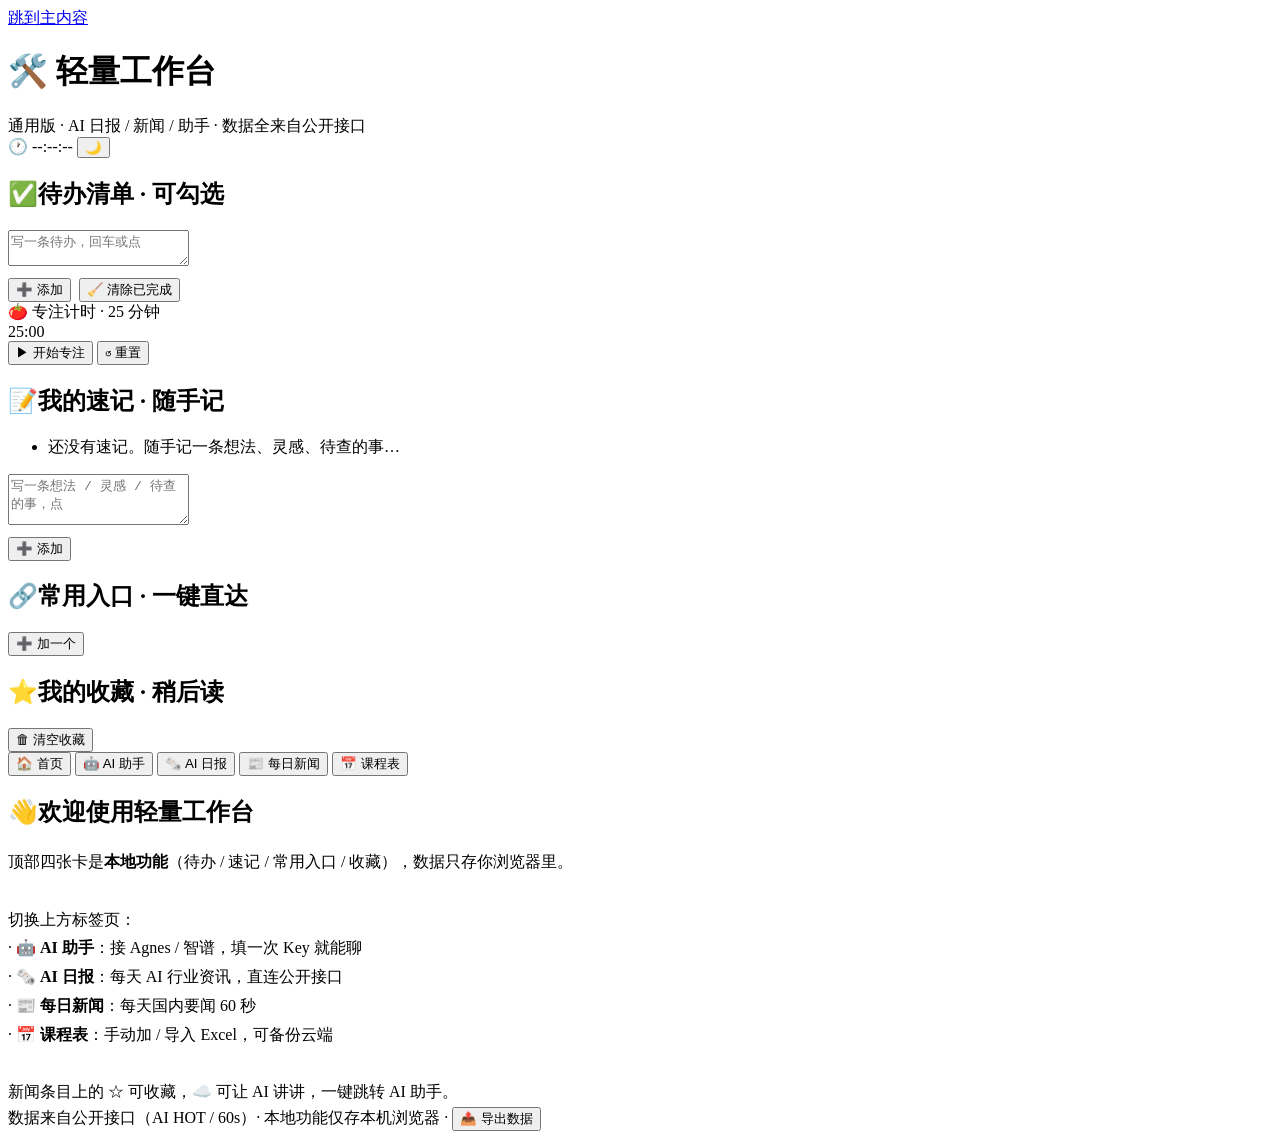
==== lite/index.html @ 754efd02 "deploy(site): lite/index.html" ====
<!doctype html>
<html lang="zh-CN">
<head>
<meta charset="UTF-8">
<meta name="viewport" content="width=device-width, initial-scale=1.0, viewport-fit=cover">
<meta name="theme-color" content="#0e0f13">
<title>轻量工作台</title>
<meta name="description" content="通用版个人工作台：AI 日报 / 每日新闻 / AI 助手 / 待办 / 速记 / 收藏 / 课程表。纯前端，不依赖任何本机服务。">
<meta property="og:title" content="轻量工作台">
<meta property="og:description" content="通用版个人工作台，聚合 AI 日报与每日新闻，含待办/速记/收藏/AI 助手。">
<meta property="og:type" content="website">
<meta property="og:locale" content="zh_CN">
<link rel="manifest" href="manifest.json">
<link rel="icon" href="icon.svg" type="image/svg+xml">
<link rel="icon" href="icon-192.png" type="image/png">
<link rel="apple-touch-icon" href="icon-192.png">
<link rel="stylesheet" href="styles.css?v=1">
</head>
<body>
<a class="skip" href="#main">跳到主内容</a>
<header class="header">
  <div>
    <h1>🛠️ 轻量工作台</h1>
    <div class="sub">通用版 · AI 日报 / 新闻 / 助手 · 数据全来自公开接口</div>
  </div>
  <div class="snap-wrap">
    <span class="clock" id="clock">🕐 --:--:--</span>
    <button class="refresh-btn" id="themeBtn" onclick="toggleTheme()" title="切换深色 / 浅色">🌙</button>
  </div>
</header>
<main class="container" id="main">
  <div class="bento">
  <section class="card todos-card">
    <h2><span class="ic">✅</span>待办清单 · 可勾选</h2>
    <div class="todo-prog" id="todoProg"></div>
    <ul class="todos" id="todosList"></ul>
    <textarea id="todoInput" rows="2" placeholder="写一条待办，回车或点"添加"（仅存本机，勾上即完成）"></textarea>
    <div style="margin-top:8px;display:flex;gap:8px;align-items:center">
      <button class="btn-sm" onclick="addTodo()">➕ 添加</button>
      <button class="btn-sm" onclick="clearDone()">🧹 清除已完成</button>
      <span id="todosHint" class="empty"></span>
    </div>
    <div class="pomo">
      <div class="pomo-h">🍅 专注计时 · 25 分钟</div>
      <div class="pomo-row">
        <span class="pomo-t" id="pomoT">25:00</span>
        <div class="pomo-bar-wrap"><div class="pomo-bar" id="pomoBar"></div></div>
        <button class="btn-sm" id="pomoBtn" onclick="pomoToggle()">▶ 开始专注</button>
        <button class="btn-sm" onclick="pomoReset()">↺ 重置</button>
        <span id="pomoHint" class="empty"></span>
      </div>
    </div>
  </section>
  <section class="card notes-card">
    <h2><span class="ic">📝</span>我的速记 · 随手记</h2>
    <ul class="notes" id="notesList"></ul>
    <textarea id="noteInput" rows="3" placeholder="写一条想法 / 灵感 / 待查的事，点"添加"保存（仅存本机）"></textarea>
    <div style="margin-top:8px;display:flex;gap:8px;align-items:center">
      <button class="btn-sm" onclick="addNote()">➕ 添加</button>
      <span class="empty" id="notesHint"></span>
    </div>
  </section>
  <section class="card links-card">
    <h2><span class="ic">🔗</span>常用入口 · 一键直达</h2>
    <div class="links-grid" id="linksGrid"></div>
    <div style="margin-top:10px;display:flex;gap:8px;align-items:center;flex-wrap:wrap">
      <button class="btn-sm" onclick="addLink()">➕ 加一个</button>
      <span id="linksHint" class="empty"></span>
    </div>
  </section>
  <section class="card fav-card">
    <h2><span class="ic">⭐</span>我的收藏 · 稍后读</h2>
    <ul class="fav-list" id="favsList"></ul>
    <div style="margin-top:8px;display:flex;gap:8px;align-items:center">
      <button class="btn-sm" onclick="clearFavs()">🗑 清空收藏</button>
      <span id="favsHint" class="empty"></span>
    </div>
  </section>
  </div>
  <nav class="tabs">
    <button class="tab active" data-tab="cap" onclick="switchTab('cap')">🏠 首页</button>
    <button class="tab" data-tab="ai" onclick="switchTab('ai')">🤖 AI 助手</button>
    <button class="tab" data-tab="news" onclick="switchTab('news')">🗞️ AI 日报</button>
    <button class="tab" data-tab="dnews" onclick="switchTab('dnews')">📰 每日新闻</button>
    <button class="tab" data-tab="schedule" onclick="switchTab('schedule')">📅 课程表</button>
  </nav>
  <section class="tabpane active" id="pane-cap">
    <div class="wrap"><div class="col" id="col-cap">
      <div class="card"><h2><span class="ic">👋</span>欢迎使用轻量工作台</h2>
      <div class="empty" style="line-height:1.8">
        顶部四张卡是<b>本地功能</b>（待办 / 速记 / 常用入口 / 收藏），数据只存你浏览器里。<br><br>
        切换上方标签页：<br>
        · 🤖 <b>AI 助手</b>：接 Agnes / 智谱，填一次 Key 就能聊<br>
        · 🗞️ <b>AI 日报</b>：每天 AI 行业资讯，直连公开接口<br>
        · 📰 <b>每日新闻</b>：每天国内要闻 60 秒<br>
        · 📅 <b>课程表</b>：手动加 / 导入 Excel，可备份云端<br><br>
        新闻条目上的 ☆ 可收藏，☁️ 可让 AI 讲讲，一键跳转 AI 助手。
      </div></div>
    </div></div>
  </section>
  <section class="tabpane" id="pane-ai">
    <div class="wrap"><div class="col" id="col-ai"></div></div>
  </section>
  <section class="tabpane" id="pane-news">
    <div class="wrap"><div class="col" id="col-news"></div></div>
  </section>
  <section class="tabpane" id="pane-dnews">
    <div class="wrap"><div class="col" id="col-dnews"></div></div>
  </section>
  <section class="tabpane" id="pane-schedule">
    <div class="wrap"><div class="col" id="col-schedule"></div></div>
  </section>
</main>
<div class="foot">数据来自公开接口（AI HOT / 60s）· 本地功能仅存本机浏览器 · <button class="btn-sm" onclick="exportAll()" title="把待办/速记/收藏/入口导出为 Markdown">📤 导出数据</button></div>
<script src="schedule.js?v=1"></script>
<script src="app.js?v=1"></script>
</body>
</html>
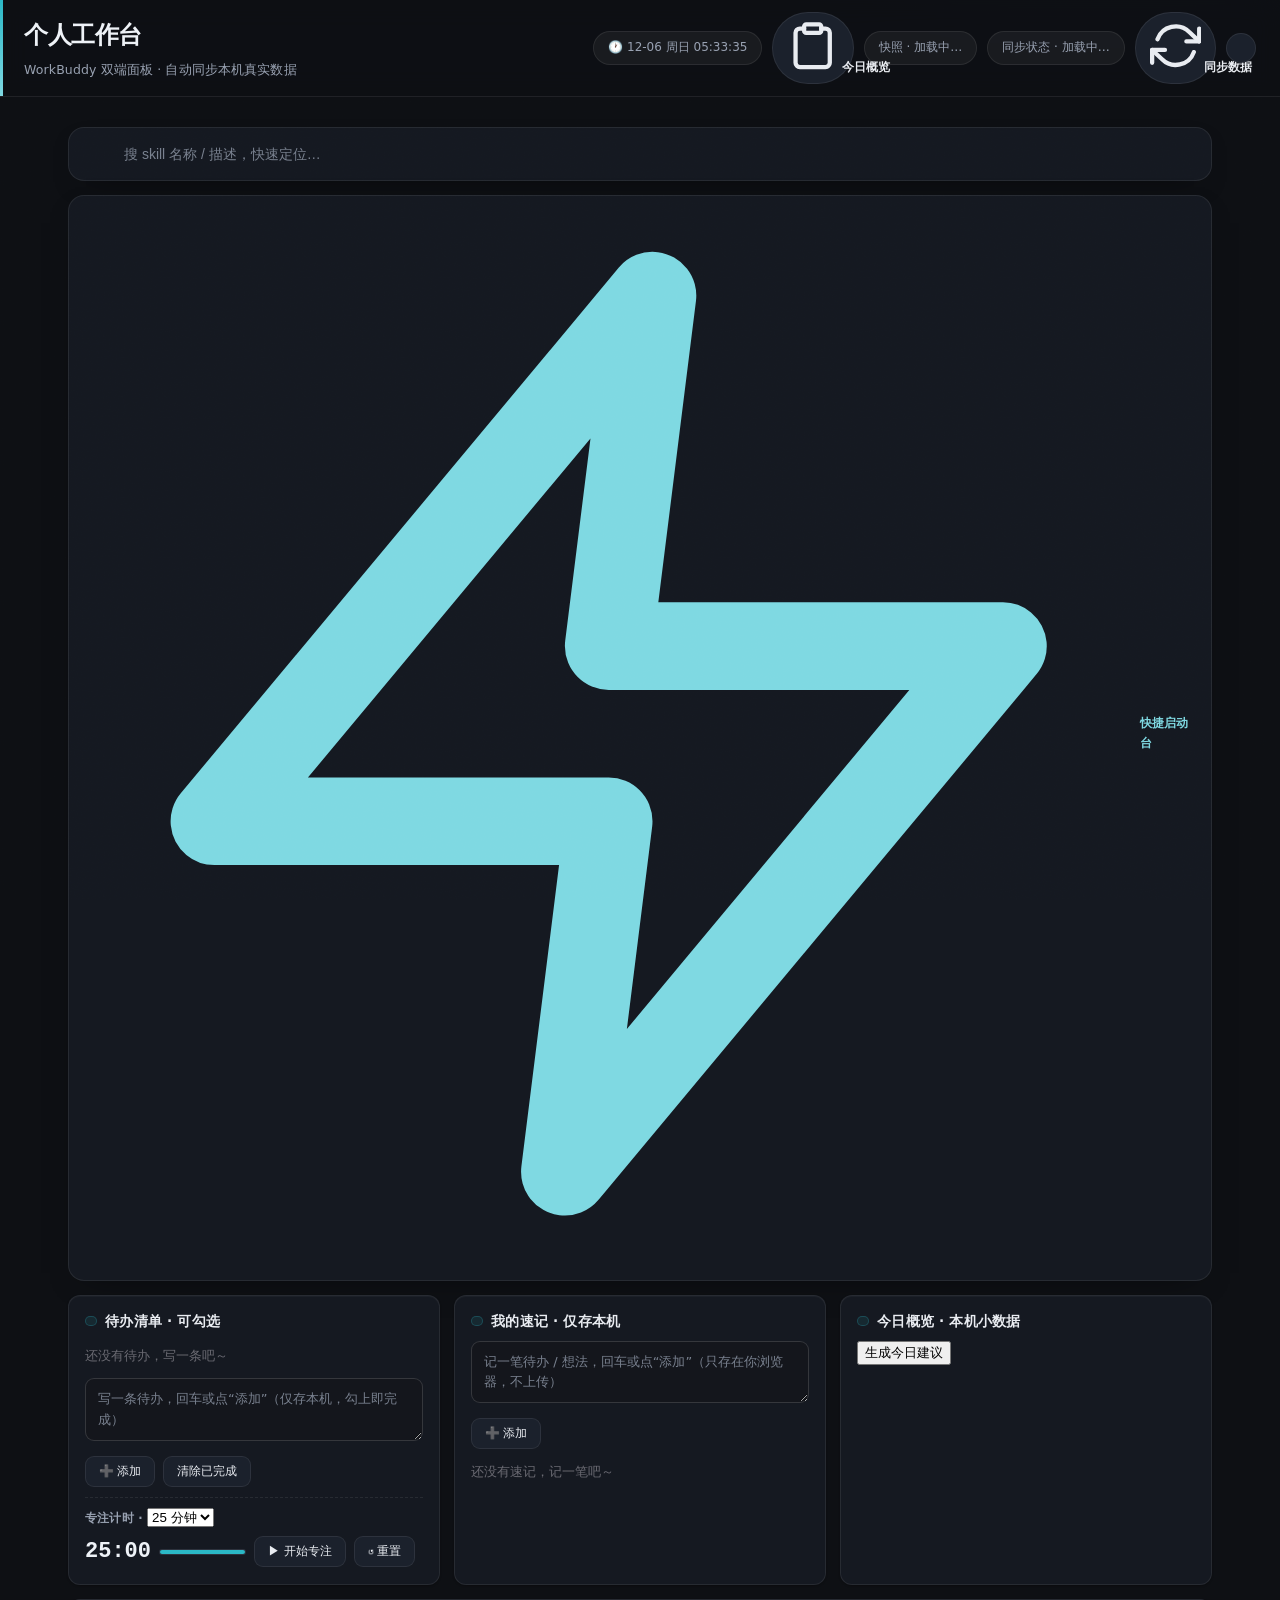
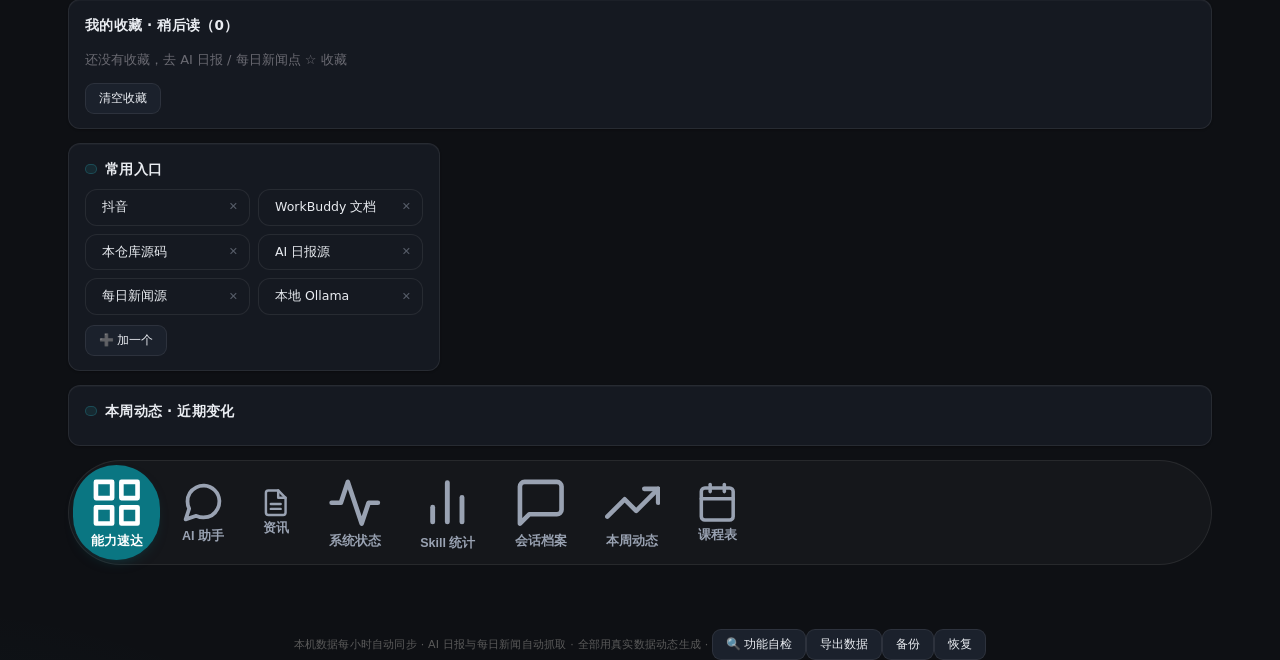
==== commit b1641bbc: "deploy(site): lite/index.html" ====
--- a/lite/index.html
+++ b/lite/index.html
@@ -1,47 +1,70 @@
-<!doctype html>
+﻿<!doctype html>
 <html lang="zh-CN">
 <head>
 <meta charset="UTF-8">
 <meta name="viewport" content="width=device-width, initial-scale=1.0, viewport-fit=cover">
 <meta name="theme-color" content="#0e0f13">
-<title>轻量工作台</title>
-<meta name="description" content="通用版个人工作台：AI 日报 / 每日新闻 / AI 助手 / 待办 / 速记 / 收藏 / 课程表。纯前端，不依赖任何本机服务。">
-<meta property="og:title" content="轻量工作台">
-<meta property="og:description" content="通用版个人工作台，聚合 AI 日报与每日新闻，含待办/速记/收藏/AI 助手。">
+<title>个人工作台</title>
+<meta name="description" content="WorkBuddy 双端个人操作面板：实时同步本机 skills / 模型 / 自动化 / 知识库真实数据，聚合 AI 日报与每日新闻，含速记、课程表与功能自检。">
+<meta property="og:title" content="个人工作台">
+<meta property="og:description" content="WorkBuddy 双端面板，自动同步本机真实数据，聚合 AI 日报与每日新闻。">
 <meta property="og:type" content="website">
 <meta property="og:locale" content="zh_CN">
 <link rel="manifest" href="manifest.json">
 <link rel="icon" href="icon.svg" type="image/svg+xml">
 <link rel="icon" href="icon-192.png" type="image/png">
 <link rel="apple-touch-icon" href="icon-192.png">
-<link rel="stylesheet" href="styles.css?v=1">
+<link rel="stylesheet" href="styles.css?v=67">
 </head>
 <body>
 <a class="skip" href="#main">跳到主内容</a>
 <header class="header">
   <div>
-    <h1>🛠️ 轻量工作台</h1>
-    <div class="sub">通用版 · AI 日报 / 新闻 / 助手 · 数据全来自公开接口</div>
+    <h1>个人工作台</h1>
+    <div class="sub">WorkBuddy 双端面板 · 自动同步本机真实数据</div>
   </div>
   <div class="snap-wrap">
     <span class="clock" id="clock">🕐 --:--:--</span>
-    <button class="refresh-btn" id="themeBtn" onclick="toggleTheme()" title="切换深色 / 浅色">🌙</button>
+    <button class="refresh-btn" id="todayBtn" onclick="copyToday()" title="把今天的 KPI / 头条 / 引导整理成一段文字复制，发给 AI 要今日建议"><svg class="ic-svg" viewBox="0 0 24 24" fill="none" stroke="currentColor" stroke-width="2" stroke-linecap="round" stroke-linejoin="round" aria-hidden="true"><path d="M16 4h2a2 2 0 0 1 2 2v14a2 2 0 0 1-2 2H6a2 2 0 0 1-2-2V6a2 2 0 0 1 2-2h2"/><rect x="8" y="2" width="8" height="4" rx="1" ry="1"/></svg> 今日概览</button>
+    <div class="snap" id="snap">快照 · 加载中…</div>
+    <div class="sync-status" id="syncStatus">同步状态 · 加载中…</div>
+    <button class="refresh-btn" id="refreshBtn" onclick="refreshData()" title="触发云端同步：让 GitHub Actions 拉取本机最新数据并重新部署网页。需先在网页设置里填好 Token；只同步数据，不清除本地内容"><svg class="ic-svg" viewBox="0 0 24 24" fill="none" stroke="currentColor" stroke-width="2" stroke-linecap="round" stroke-linejoin="round" aria-hidden="true"><polyline points="23 4 23 10 17 10"/><polyline points="1 20 1 14 7 14"/><path d="M3.51 9a9 9 0 0 1 14.85-3.36L23 10M1 14l4.64 4.36A9 9 0 0 0 20.49 15"/></svg> 同步数据</button>
+    <button class="refresh-btn" id="installBtn" onclick="promptInstall()" style="display:none" title="把工作台安装成 App（可离线、像原生应用一样打开）"><svg class="ic-svg" viewBox="0 0 24 24" fill="none" stroke="currentColor" stroke-width="2" stroke-linecap="round" stroke-linejoin="round" aria-hidden="true"><path d="M21 15v4a2 2 0 0 1-2 2H5a2 2 0 0 1-2-2v-4"/><polyline points="7 10 12 15 17 10"/><line x1="12" y1="15" x2="12" y2="3"/></svg> 安装 App</button>
+    <button class="refresh-btn" id="themeBtn" onclick="toggleTheme()" title="切换主题（深色 / 浅色 / 跟随系统）"><svg class="ic-svg" viewBox="0 0 24 24" fill="none" stroke="currentColor" stroke-width="2" stroke-linecap="round" stroke-linejoin="round" aria-hidden="true"><path d="M21 12.79A9 9 0 1 1 11.21 3 7 7 0 0 0 21 12.79z"/></svg></button>
   </div>
 </header>
+<div class="selfcheck" id="selfCheckResult"></div>
 <main class="container" id="main">
+  <section class="kpis" id="kpis"></section>
+  <div class="searchbar">
+  <span class="si"><svg class="ic-svg" viewBox="0 0 24 24" fill="none" stroke="currentColor" stroke-width="2" stroke-linecap="round" stroke-linejoin="round" aria-hidden="true"><circle cx="11" cy="11" r="8"/><line x1="21" y1="21" x2="16.65" y2="16.65"/></svg></span>
+  <input id="q" placeholder="搜 skill 名称 / 描述，快速定位…" oninput="filt()">
+</div>
+  <section class="quickbar">
+    <div class="qb-title"><svg class="ic-svg" viewBox="0 0 24 24" fill="none" stroke="currentColor" stroke-width="2" stroke-linecap="round" stroke-linejoin="round" aria-hidden="true"><polygon points="13 2 3 14 12 14 11 22 21 10 12 10 13 2"/></svg> 快捷启动台</div>
+    <div class="qb-grid" id="quickbar"></div>
+  </section>
+  <section class="overview" id="overview"></section>
   <div class="bento">
   <section class="card todos-card">
-    <h2><span class="ic">✅</span>待办清单 · 可勾选</h2>
+    <h2><span class="ic"><svg class="ic-svg" viewBox="0 0 24 24" fill="none" stroke="currentColor" stroke-width="2" stroke-linecap="round" stroke-linejoin="round" aria-hidden="true"><polyline points="9 11 12 14 22 4"/><path d="M21 12v7a2 2 0 0 1-2 2H5a2 2 0 0 1-2-2V5a2 2 0 0 1 2-2h11"/></svg></span>待办清单 · 可勾选</h2>
     <div class="todo-prog" id="todoProg"></div>
     <ul class="todos" id="todosList"></ul>
-    <textarea id="todoInput" rows="2" placeholder="写一条待办，回车或点"添加"（仅存本机，勾上即完成）"></textarea>
+    <textarea id="todoInput" rows="2" placeholder="写一条待办，回车或点“添加”（仅存本机，勾上即完成）"></textarea>
     <div style="margin-top:8px;display:flex;gap:8px;align-items:center">
       <button class="btn-sm" onclick="addTodo()">➕ 添加</button>
-      <button class="btn-sm" onclick="clearDone()">🧹 清除已完成</button>
+      <button class="btn-sm" onclick="clearDone()">清除已完成</button>
       <span id="todosHint" class="empty"></span>
     </div>
     <div class="pomo">
-      <div class="pomo-h">🍅 专注计时 · 25 分钟</div>
+      <div class="pomo-h">专注计时 ·
+        <select id="pomoLen" class="pomo-sel" onchange="pomoSetLen(this.value)" title="选择专注时长">
+          <option value="5">5 分钟</option>
+          <option value="15">15 分钟</option>
+          <option value="25" selected>25 分钟</option>
+          <option value="45">45 分钟</option>
+        </select>
+      </div>
       <div class="pomo-row">
         <span class="pomo-t" id="pomoT">25:00</span>
         <div class="pomo-bar-wrap"><div class="pomo-bar" id="pomoBar"></div></div>
@@ -52,67 +75,83 @@
     </div>
   </section>
   <section class="card notes-card">
-    <h2><span class="ic">📝</span>我的速记 · 随手记</h2>
-    <ul class="notes" id="notesList"></ul>
-    <textarea id="noteInput" rows="3" placeholder="写一条想法 / 灵感 / 待查的事，点"添加"保存（仅存本机）"></textarea>
+    <h2><span class="ic"><svg class="ic-svg" viewBox="0 0 24 24" fill="none" stroke="currentColor" stroke-width="2" stroke-linecap="round" stroke-linejoin="round" aria-hidden="true"><path d="M17 3a2.828 2.828 0 1 1 4 4L7.5 20.5 2 22l1.5-5.5L17 3z"/></svg></span>我的速记 · 仅存本机</h2>
+    <textarea id="noteInput" rows="2" placeholder="记一笔待办 / 想法，回车或点“添加”（只存在你浏览器，不上传）"></textarea>
     <div style="margin-top:8px;display:flex;gap:8px;align-items:center">
       <button class="btn-sm" onclick="addNote()">➕ 添加</button>
-      <span class="empty" id="notesHint"></span>
+      <span id="notesHint" class="empty"></span>
+    </div>
+    <ul class="notes" id="notesList"></ul>
+  </section>
+  <section class="card ov-card">
+    <h2><span class="ic"><svg class="ic-svg" viewBox="0 0 24 24" fill="none" stroke="currentColor" stroke-width="2" stroke-linecap="round" stroke-linejoin="round" aria-hidden="true"><line x1="12" y1="20" x2="12" y2="10"/><line x1="18" y1="20" x2="18" y2="4"/><line x1="6" y1="20" x2="6" y2="16"/></svg></span>今日概览 · 本机小数据</h2>
+    <div class="ov-res" id="ovStats"></div>
+    <button class="mini-btn" onclick="inspireToday()">生成今日建议</button>
+  </section>
+  <section class="card fav-card">
+    <h2><span class="ic"><svg class="ic-svg" viewBox="0 0 24 24" fill="none" stroke="currentColor" stroke-width="2" stroke-linecap="round" stroke-linejoin="round" aria-hidden="true"><polygon points="12 2 15.09 8.26 22 9.27 17 14.14 18.18 21.02 12 17.77 5.82 21.02 7 14.14 2 9.27 8.91 8.26 12 2"/></svg></span>我的收藏 · 稍后读</h2>
+    <ul class="fav-list" id="favList"></ul>
+    <div style="margin-top:8px;display:flex;gap:8px;align-items:center">
+      <button class="btn-sm" onclick="clearFavs()">清空收藏</button>
+      <span id="favsHint" class="empty"></span>
     </div>
   </section>
   <section class="card links-card">
-    <h2><span class="ic">🔗</span>常用入口 · 一键直达</h2>
+    <h2><span class="ic"><svg class="ic-svg" viewBox="0 0 24 24" fill="none" stroke="currentColor" stroke-width="2" stroke-linecap="round" stroke-linejoin="round" aria-hidden="true"><path d="M10 13a5 5 0 0 0 7.54.54l3-3a5 5 0 0 0-7.07-7.07l-1.72 1.71"/><path d="M14 11a5 5 0 0 0-7.54-.54l-3 3a5 5 0 0 0 7.07 7.07l1.71-1.71"/></svg></span>常用入口</h2>
     <div class="links-grid" id="linksGrid"></div>
     <div style="margin-top:10px;display:flex;gap:8px;align-items:center;flex-wrap:wrap">
       <button class="btn-sm" onclick="addLink()">➕ 加一个</button>
       <span id="linksHint" class="empty"></span>
     </div>
   </section>
-  <section class="card fav-card">
-    <h2><span class="ic">⭐</span>我的收藏 · 稍后读</h2>
-    <ul class="fav-list" id="favsList"></ul>
-    <div style="margin-top:8px;display:flex;gap:8px;align-items:center">
-      <button class="btn-sm" onclick="clearFavs()">🗑 清空收藏</button>
-      <span id="favsHint" class="empty"></span>
-    </div>
+  <section class="card wk-card">
+    <h2><span class="ic"><svg class="ic-svg" viewBox="0 0 24 24" fill="none" stroke="currentColor" stroke-width="2" stroke-linecap="round" stroke-linejoin="round" aria-hidden="true"><polyline points="23 6 13.5 15.5 8.5 10.5 1 18"/><polyline points="17 6 23 6 23 12"/></svg></span>本周动态 · 近期变化</h2>
+    <ul class="wk-list" id="wkList"></ul>
   </section>
   </div>
   <nav class="tabs">
-    <button class="tab active" data-tab="cap" onclick="switchTab('cap')">🏠 首页</button>
-    <button class="tab" data-tab="ai" onclick="switchTab('ai')">🤖 AI 助手</button>
-    <button class="tab" data-tab="news" onclick="switchTab('news')">🗞️ AI 日报</button>
-    <button class="tab" data-tab="dnews" onclick="switchTab('dnews')">📰 每日新闻</button>
-    <button class="tab" data-tab="schedule" onclick="switchTab('schedule')">📅 课程表</button>
+    <button class="tab active" data-tab="cap" onclick="switchTab('cap')"><svg class="ic-svg" viewBox="0 0 24 24" fill="none" stroke="currentColor" stroke-width="2" stroke-linecap="round" stroke-linejoin="round" aria-hidden="true"><rect x="3" y="3" width="7" height="7"/><rect x="14" y="3" width="7" height="7"/><rect x="14" y="14" width="7" height="7"/><rect x="3" y="14" width="7" height="7"/></svg> 能力速达</button>
+    <button class="tab" data-tab="ai" onclick="switchTab('ai')"><svg class="ic-svg" viewBox="0 0 24 24" fill="none" stroke="currentColor" stroke-width="2" stroke-linecap="round" stroke-linejoin="round" aria-hidden="true"><path d="M21 11.5a8.38 8.38 0 0 1-.9 3.8 8.5 8.5 0 0 1-7.6 4.7 8.38 8.38 0 0 1-3.8-.9L3 21l1.9-5.7a8.38 8.38 0 0 1-.9-3.8 8.5 8.5 0 0 1 4.7-7.6 8.38 8.38 0 0 1 3.8-.9h.5a8.48 8.48 0 0 1 8 8v.5z"/></svg> AI 助手</button>
+    <button class="tab" data-tab="info" onclick="switchTab('info')"><svg class="ic-svg" viewBox="0 0 24 24" fill="none" stroke="currentColor" stroke-width="2" stroke-linecap="round" stroke-linejoin="round" aria-hidden="true"><path d="M14 2H6a2 2 0 0 0-2 2v16a2 2 0 0 0 2 2h12a2 2 0 0 0 2-2V8z"/><polyline points="14 2 14 8 20 8"/><line x1="16" y1="13" x2="8" y2="13"/><line x1="16" y1="17" x2="8" y2="17"/></svg> 资讯<span class="tab-dot" id="infoDot"></span></button>
+    <button class="tab" data-tab="ov" onclick="switchTab('ov')"><svg class="ic-svg" viewBox="0 0 24 24" fill="none" stroke="currentColor" stroke-width="2" stroke-linecap="round" stroke-linejoin="round" aria-hidden="true"><polyline points="22 12 18 12 15 21 9 3 6 12 2 12"/></svg> 系统状态</button>
+    <button class="tab" data-tab="stats" onclick="switchTab('stats')"><svg class="ic-svg" viewBox="0 0 24 24" fill="none" stroke="currentColor" stroke-width="2" stroke-linecap="round" stroke-linejoin="round" aria-hidden="true"><line x1="18" y1="20" x2="18" y2="10"/><line x1="12" y1="20" x2="12" y2="4"/><line x1="6" y1="20" x2="6" y2="14"/></svg> Skill 统计</button>
+    <button class="tab" data-tab="sess" onclick="switchTab('sess')"><svg class="ic-svg" viewBox="0 0 24 24" fill="none" stroke="currentColor" stroke-width="2" stroke-linecap="round" stroke-linejoin="round" aria-hidden="true"><path d="M21 15a2 2 0 0 1-2 2H7l-4 4V5a2 2 0 0 1 2-2h14a2 2 0 0 1 2 2z"/></svg> 会话档案</button>
+    <button class="tab" data-tab="week" onclick="switchTab('week')"><svg class="ic-svg" viewBox="0 0 24 24" fill="none" stroke="currentColor" stroke-width="2" stroke-linecap="round" stroke-linejoin="round" aria-hidden="true"><polyline points="23 6 13.5 15.5 8.5 10.5 1 18"/><polyline points="17 6 23 6 23 12"/></svg> 本周动态</button>
+    <button class="tab" data-tab="schedule" onclick="switchTab('schedule')"><svg class="ic-svg" viewBox="0 0 24 24" fill="none" stroke="currentColor" stroke-width="2" stroke-linecap="round" stroke-linejoin="round" aria-hidden="true"><rect x="3" y="4" width="18" height="18" rx="2" ry="2"/><line x1="16" y1="2" x2="16" y2="6"/><line x1="8" y1="2" x2="8" y2="6"/><line x1="3" y1="10" x2="21" y2="10"/></svg> 课程表</button>
   </nav>
   <section class="tabpane active" id="pane-cap">
-    <div class="wrap"><div class="col" id="col-cap">
-      <div class="card"><h2><span class="ic">👋</span>欢迎使用轻量工作台</h2>
-      <div class="empty" style="line-height:1.8">
-        顶部四张卡是<b>本地功能</b>（待办 / 速记 / 常用入口 / 收藏），数据只存你浏览器里。<br><br>
-        切换上方标签页：<br>
-        · 🤖 <b>AI 助手</b>：接 Agnes / 智谱，填一次 Key 就能聊<br>
-        · 🗞️ <b>AI 日报</b>：每天 AI 行业资讯，直连公开接口<br>
-        · 📰 <b>每日新闻</b>：每天国内要闻 60 秒<br>
-        · 📅 <b>课程表</b>：手动加 / 导入 Excel，可备份云端<br><br>
-        新闻条目上的 ☆ 可收藏，☁️ 可让 AI 讲讲，一键跳转 AI 助手。
-      </div></div>
-    </div></div>
+    <div class="wrap"><div class="col" id="col-cap"></div><aside class="col" id="side-cap"></aside></div>
   </section>
   <section class="tabpane" id="pane-ai">
     <div class="wrap"><div class="col" id="col-ai"></div></div>
   </section>
-  <section class="tabpane" id="pane-news">
-    <div class="wrap"><div class="col" id="col-news"></div></div>
+  <section class="tabpane" id="pane-info">
+    <div class="wrap"><div class="col" id="col-info"><div id="newsBlock"></div><div id="dnewsBlock"></div></div></div>
   </section>
-  <section class="tabpane" id="pane-dnews">
-    <div class="wrap"><div class="col" id="col-dnews"></div></div>
+  <section class="tabpane" id="pane-ov">
+    <div class="wrap"><div class="col" id="col-ov"></div></div>
+  </section>
+  <section class="tabpane" id="pane-stats">
+    <div class="wrap"><div class="col" id="col-stats"></div></div>
+  </section>
+  <section class="tabpane" id="pane-sess">
+    <div class="wrap"><div class="col" id="col-sess"></div></div>
+  </section>
+  <section class="tabpane" id="pane-week">
+    <div class="wrap"><div class="col" id="col-week"></div></div>
   </section>
   <section class="tabpane" id="pane-schedule">
     <div class="wrap"><div class="col" id="col-schedule"></div></div>
   </section>
 </main>
-<div class="foot">数据来自公开接口（AI HOT / 60s）· 本地功能仅存本机浏览器 · <button class="btn-sm" onclick="exportAll()" title="把待办/速记/收藏/入口导出为 Markdown">📤 导出数据</button></div>
-<script src="schedule.js?v=1"></script>
-<script src="app.js?v=1"></script>
+<div class="foot">本机数据每小时自动同步 · AI 日报与每日新闻自动抓取 · 全部用真实数据动态生成 · <span id="freshness"></span><button class="btn-sm" id="selfCheckBtn" onclick="selfCheck()" title="跑一遍功能自检，列出各模块是否正常">🔍 功能自检</button><button class="btn-sm" onclick="exportAll()" title="把速记/待办/收藏/入口导出为 Markdown">导出数据</button><button class="btn-sm" onclick="backupExport()" title="导出 JSON 备份（可完整恢复）">备份</button><button class="btn-sm" onclick="backupImport()" title="从 JSON 备份恢复数据">恢复</button></div>
+<div class="heat-modal" id="heat-detail" onclick="if(event.target===this)closeHeat()">
+  <div class="heat-card">
+    <div class="heat-card-h"><span id="heat-detail-date"></span><button class="heat-x" onclick="closeHeat()">✕</button></div>
+    <div class="heat-card-b" id="heat-detail-body"></div>
+  </div>
+</div>
+<script src="schedule.js?v=6"></script>
+<script src="app.js?v=73"></script>
 </body>
 </html>
--- a/lite/styles.css
+++ b/lite/styles.css
@@ -0,0 +1,645 @@
+/* ============================================================
+   个人工作台 · 设计系统 v3
+   重构依据：design-taste-frontend（anti-slop 纪律）+ wb-design-kit §6（网站升级审计）
+   改动要点：
+   - 文档化设计令牌：圆角分级 / 统一缓动 / 阴影分级 / 青色 tint / 聚焦环
+   - 顶栏改为 sticky 半透明毛玻璃（Sticky Island），滚动时常驻
+   - 自包含噪点纹理 + 双径向光晕，强化 premium 质感（无外部依赖）
+   - 统一缓动曲线与分层阴影，hover / active 微交互更克制一致
+   - 搜索框图标内嵌、聚焦环统一、数字统一 tabular-nums
+   - 浅色主题仅做变量重映射，复用同一套设计语言
+   - 保留全部 app.js 依赖的 class / id / 变量（--accent / --accent2 / --sub ...）
+   纪律红线：零 em-dash、无紫、单强调色（青 teal）
+   ============================================================ */
+:root{
+  --bg:#0e1014;
+  --panel:#151921;
+  --panel2:#1b212c;
+  --line:rgba(255,255,255,.08);
+  --line-soft:rgba(255,255,255,.05);
+  --txt:#e9ecf1;
+  --txt-strong:#eef2f7;
+  --sub:#99a2b2;
+  /* 等宽字体栈：仪表数字 / 技术标识用，tabular-nums 对齐 */
+  --mono:"SF Mono","JetBrains Mono","Roboto Mono",ui-monospace,Menlo,Consolas,"Courier New",monospace;
+
+  /* 单一强调色（青 teal），深底可读；app.js 内联样式依赖这些变量，务必保留 */
+  --accent:#2bb8c6;
+  --accent2:#7fd9e2;
+  --accent-strong:#0a7682;
+  --green:#3fb950; --amber:#f0a85a; --red:#ff6b6b;
+
+  /* 文档化圆角体系 */
+  --radius-lg:16px;
+  --radius:12px;
+  --radius-sm:9px;
+  --radius-pill:999px;
+
+  /* 统一缓动（taste-skill 推荐 bezier） */
+  --ease:cubic-bezier(.32,.72,0,1);
+  /* 分层阴影 */
+  --shadow-sm:0 1px 2px rgba(0,0,0,.28);
+  --shadow-md:0 10px 30px -18px rgba(0,0,0,.65);
+  --shadow-lg:0 24px 60px -24px rgba(0,0,0,.7);
+  /* 强调色淡染 / 聚焦环 / 光晕 */
+  --tint:rgba(43,184,198,.10);
+  --ring:rgba(43,184,198,.32);
+  --glow:rgba(43,184,198,.07);
+}
+*{box-sizing:border-box}
+html{scroll-behavior:smooth}
+body{
+  margin:0;
+  background:
+    radial-gradient(1100px 600px at 85% -12%, var(--glow), transparent 55%),
+    radial-gradient(900px 520px at -8% 110%, rgba(43,184,198,.05), transparent 55%),
+    var(--bg);
+  color:var(--txt);
+  font-family:-apple-system,BlinkMacSystemFont,"Segoe UI","PingFang SC","Microsoft YaHei",system-ui,sans-serif;
+  font-size:14px;line-height:1.65;
+  -webkit-font-smoothing:antialiased;text-rendering:optimizeLegibility;
+}
+/* 自包含细噪点纹理：强化质感，不依赖任何外部资源，离线可用 */
+body::after{
+  content:"";position:fixed;inset:0;z-index:9;pointer-events:none;
+  background-image:url("data:image/svg+xml,%3Csvg xmlns='http://www.w3.org/2000/svg' width='140' height='140'%3E%3Cfilter id='n'%3E%3CfeTurbulence type='fractalNoise' baseFrequency='0.85' numOctaves='2' stitchTiles='stitch'/%3E%3C/filter%3E%3Crect width='100%25' height='100%25' filter='url(%23n)'/%3E%3C/svg%3E");
+  opacity:.03;mix-blend-mode:soft-light;
+}
+a{color:var(--accent);text-decoration:none}
+a:hover{text-decoration:underline}
+:focus-visible{outline:2px solid var(--ring);outline-offset:2px;border-radius:var(--radius-sm)}
+/* 全局细滚动条（与各区域自设风格统一） */
+*{scrollbar-width:thin;scrollbar-color:rgba(255,255,255,.18) transparent}
+::-webkit-scrollbar{width:8px;height:8px}
+::-webkit-scrollbar-thumb{background:rgba(255,255,255,.16);border-radius:4px}
+::-webkit-scrollbar-thumb:hover{background:rgba(255,255,255,.26)}
+::-webkit-scrollbar-track{background:transparent}
+
+/* ---------- 跳转链接（a11y） ---------- */
+.skip{position:absolute;left:-999px;top:8px;z-index:60;background:var(--accent-strong);color:#fff;padding:8px 14px;border-radius:var(--radius-sm);font-size:13px}
+.skip:focus{left:12px}
+
+/* ---------- 顶栏（sticky 半透明） ---------- */
+.header{position:sticky;top:0;z-index:20;padding:12px 24px;background:rgba(14,16,20,.72);backdrop-filter:blur(14px) saturate(140%);-webkit-backdrop-filter:blur(14px) saturate(140%);border-bottom:1px solid var(--line);display:flex;justify-content:space-between;align-items:center;gap:14px;flex-wrap:wrap}
+.header::before{content:"";position:absolute;left:0;top:0;bottom:0;width:3px;background:linear-gradient(var(--accent),var(--accent2))}
+.header h1{margin:0;font-size:24px;color:var(--txt-strong);letter-spacing:-.02em;font-weight:700;display:flex;align-items:center;gap:10px}
+.header .sub{color:var(--sub);font-size:12.5px;margin-top:5px;letter-spacing:.01em}
+.header .snap{font-size:12px;color:var(--sub);background:rgba(255,255,255,.05);border:1px solid var(--line);border-radius:var(--radius-pill);padding:6px 14px;white-space:nowrap}
+.sync-status{font-size:12px;border-radius:var(--radius-pill);padding:6px 14px;white-space:nowrap;border:1px solid var(--line);background:rgba(255,255,255,.05);color:var(--sub)}
+.sync-status.ok{color:var(--green);border-color:rgba(63,185,80,.4);background:rgba(63,185,80,.09)}
+.sync-status.warn{color:var(--amber);border-color:rgba(240,168,90,.5);background:rgba(240,168,90,.10);font-weight:600;animation:pulseWarn 1.8s ease-in-out infinite}
+@keyframes pulseWarn{0%,100%{box-shadow:0 0 0 0 rgba(240,168,90,0)}50%{box-shadow:0 0 0 4px rgba(240,168,90,.10)}}
+.mcp{display:inline-block;padding:3px 10px;border-radius:var(--radius-pill);background:rgba(255,255,255,.05);border:1px solid var(--line);font-size:12px;margin:2px 3px 2px 0}
+.mcp.off{opacity:.45;text-decoration:line-through;color:var(--sub)}
+.mcp-badge{font-size:10px;color:var(--amber);border:1px solid rgba(240,168,90,.5);border-radius:6px;padding:0 5px;margin-left:4px;text-decoration:none;vertical-align:middle}
+.clock{font-size:12px;color:var(--sub);background:rgba(255,255,255,.05);border:1px solid var(--line);border-radius:var(--radius-pill);padding:6px 14px;white-space:nowrap;font-variant-numeric:tabular-nums}
+
+/* ---------- 容器 / KPI ---------- */
+.container{max-width:1180px;margin:0 auto;padding:16px 18px}
+.kpis{display:grid;grid-template-columns:repeat(3,1fr);gap:12px;margin-bottom:14px}
+@media(max-width:680px){.kpis{grid-template-columns:repeat(2,1fr)}}
+.kpi{position:relative;display:flex;align-items:center;gap:12px;background:var(--panel);border:1px solid var(--line);border-radius:var(--radius);padding:13px 15px;overflow:hidden;box-shadow:var(--shadow-sm),inset 0 1px 0 rgba(255,255,255,.04);transition:transform .25s var(--ease),border-color .2s,box-shadow .25s;animation:fadeIn .5s ease both;cursor:pointer}
+.kpi:hover{border-color:rgba(43,184,198,.45);transform:translateY(-2px);box-shadow:var(--shadow-md)}
+.kpi::before{content:"";position:absolute;left:0;top:0;bottom:0;width:3px;background:var(--accent)}
+.kpi-blue::before,.kpi-purple::before{background:var(--accent)}
+.kpi-green::before{background:var(--green)}
+.kpi-amber::before{background:var(--amber)}
+.kpi .ki{font-size:22px;line-height:1;flex:none}
+.kpi .kv{font-size:27px;font-weight:700;color:var(--txt-strong);font-family:var(--mono);font-variant-numeric:tabular-nums;letter-spacing:-.02em;line-height:1.05}
+.kpi .kl{font-size:10.5px;color:var(--sub);margin-top:2px;letter-spacing:.05em;font-weight:600}
+
+/* ---------- 通用栅格 / 卡片 ---------- */
+.wrap{display:grid;grid-template-columns:1.55fr 1fr;gap:14px;align-items:start}
+.col{display:flex;flex-direction:column;gap:14px}
+@media(max-width:880px){.wrap{grid-template-columns:1fr}}
+@keyframes fadeIn{from{opacity:0;transform:translateY(6px)}to{opacity:1;transform:none}}
+.card{position:relative;background:var(--panel);border:1px solid var(--line);border-radius:var(--radius);padding:14px 16px;box-shadow:var(--shadow-sm),inset 0 1px 0 rgba(255,255,255,.03);transition:transform .25s var(--ease),border-color .25s,box-shadow .25s;animation:fadeIn .5s ease both;scroll-margin-top:76px}
+.card:hover{transform:translateY(-2px);border-color:rgba(43,184,198,.38);box-shadow:var(--shadow-md)}
+.card h2{margin:0 0 9px;font-size:13.5px;color:var(--txt);display:flex;align-items:center;gap:8px;font-weight:650;letter-spacing:.02em}
+.card h2 .ic{font-size:13px;background:var(--tint);border:1px solid rgba(43,184,198,.25);border-radius:8px;padding:4px 5px;display:inline-flex;line-height:1;color:var(--accent)}
+
+/* ===== 布局重排 v7.1：三小卡 + 时间线整行 ===== */
+.bento{display:grid;grid-template-columns:repeat(3,1fr);gap:14px;align-items:stretch;margin-bottom:14px}
+.bento>.card{margin:0;min-width:0}
+.bento>.wk-card{grid-column:1/-1}
+@media(max-width:1000px){.bento{grid-template-columns:1fr 1fr}}
+@media(max-width:680px){.bento{grid-template-columns:1fr}.bento>.wk-card{grid-column:auto}}
+
+/* ---------- 输入框 / 按钮 ---------- */
+#cmdbox{width:100%;background:#14161c;border:1px solid var(--accent);color:var(--txt);border-radius:var(--radius-sm);padding:10px;font-size:13px;resize:vertical;transition:box-shadow .2s;margin-top:10px}
+#hint{color:var(--green);font-size:12px;min-height:16px;margin-top:6px}
+#q{width:100%;padding:11px 14px 11px 40px;background:transparent;border:1px solid transparent;color:var(--txt);border-radius:var(--radius-sm);font-size:14px;transition:border-color .2s,box-shadow .2s}
+#q::placeholder{color:#79818f}
+#q:focus{border-color:var(--accent);outline:none;box-shadow:0 0 0 3px var(--tint)}
+.btn{background:var(--accent-strong);color:#fff;border:none;padding:8px 16px;border-radius:var(--radius-sm);cursor:pointer;font-size:13px;font-weight:600;box-shadow:0 6px 16px -10px rgba(10,118,130,.7);transition:transform .15s,filter .15s,box-shadow .15s}
+.btn:hover{filter:brightness(1.08);transform:translateY(-1px);box-shadow:0 10px 20px -10px rgba(10,118,130,.8)}
+.btn:active{transform:scale(.97)}
+.btn-sm{background:var(--panel2);color:var(--txt);border:1px solid var(--line);padding:6px 13px;border-radius:var(--radius-sm);cursor:pointer;font-size:12px;transition:transform .15s,background .15s,border-color .15s}
+.btn-sm:hover{background:rgba(255,255,255,.06);border-color:var(--accent);transform:translateY(-1px)}
+.btn-sm:active{transform:scale(.97)}
+#noteInput{width:100%;background:#14161c;border:1px solid rgba(255,255,255,.14);border-radius:var(--radius-sm);color:var(--txt);padding:10px 12px;font-size:13px;line-height:1.55;resize:vertical;font-family:inherit;transition:border-color .2s,box-shadow .2s,background .2s}
+#noteInput::placeholder{color:#79818f}
+#noteInput:focus{border-color:var(--accent);outline:none;box-shadow:0 0 0 3px var(--tint);background:#14161c}
+textarea:focus{outline:2px solid var(--accent-strong);outline-offset:-1px;background:#1a1d24}
+
+/* ---------- 速记 ---------- */
+.notes{list-style:none;margin:8px 0 0;padding:0;display:flex;flex-direction:column;gap:6px}
+.note{display:flex;align-items:flex-start;gap:8px;background:var(--panel2);border:1px solid var(--line);border-radius:var(--radius-sm);padding:7px 9px;font-size:13px;animation:fadeIn .3s ease both}
+.note .nt{flex:1;line-height:1.5;word-break:break-word}
+.note .nd{background:transparent;border:none;color:var(--sub);cursor:pointer;font-size:13px;padding:0 2px;line-height:1}
+.note .nd:hover{color:var(--red)}
+
+/* ---------- 搜索 / 快捷启动台 ---------- */
+.searchbar{position:relative;display:flex;align-items:center;gap:10px;background:var(--panel);border:1px solid var(--line);border-radius:var(--radius-lg);padding:6px 14px;margin-bottom:14px;box-shadow:var(--shadow-md)}
+.searchbar .si{position:absolute;left:14px;font-size:14px;opacity:.7;pointer-events:none}
+.quickbar{background:var(--panel);border:1px solid var(--line);border-radius:var(--radius-lg);padding:12px 14px;margin-bottom:14px;box-shadow:var(--shadow-md);animation:fadeIn .5s ease both}
+.quickbar .qb-title{font-size:12px;color:var(--accent2);margin-bottom:8px;display:flex;align-items:center;gap:6px;font-weight:600}
+.qb-grid{display:grid;grid-template-columns:repeat(auto-fill,minmax(140px,1fr));gap:8px}
+.qb{background:var(--panel2);border:1px solid var(--line);color:var(--txt);padding:8px 10px;border-radius:var(--radius-sm);cursor:pointer;font-size:12px;text-align:left;transition:transform .18s var(--ease),border-color .18s,background .18s,box-shadow .18s}
+.qb:hover{border-color:var(--accent);background:var(--tint);transform:translateY(-2px);box-shadow:0 8px 20px -10px rgba(43,184,198,.45)}
+.qb:active{transform:scale(.97)}
+
+/* ---------- 技能分类 / 分组 ---------- */
+#skills{display:flex;flex-direction:column;gap:10px;margin-top:4px}
+.cat{border:1px solid var(--line);border-radius:var(--radius);background:var(--panel2);overflow:hidden}
+.cat-h{display:flex;align-items:center;gap:8px;padding:9px 13px;cursor:pointer;font-size:13px;font-weight:600;color:var(--accent2);user-select:none;transition:background .18s}
+.cat-h:hover{background:var(--tint)}
+.cat-h .ci{font-size:14px}
+.cat-h .cc{margin-left:auto;font-size:11px;color:var(--sub);background:rgba(255,255,255,.07);border-radius:var(--radius-pill);padding:1px 9px;font-variant-numeric:tabular-nums}
+.cat-h .car{font-size:10px;color:var(--sub);transition:transform .2s}
+.cat.open .cat-h .car{transform:rotate(90deg)}
+.cat-b{display:none;grid-template-columns:repeat(auto-fill,minmax(240px,1fr));gap:10px;padding:4px 12px 12px;max-height:320px;overflow-y:auto;scroll-behavior:smooth}
+.cat.open .cat-b{display:grid}
+.cat-b::-webkit-scrollbar{width:8px}
+.cat-b::-webkit-scrollbar-thumb{background:rgba(255,255,255,.14);border-radius:4px}
+.grp{border:1px solid var(--line);border-radius:var(--radius);background:var(--panel2);overflow:hidden;margin-bottom:8px}
+.grp-h{display:flex;align-items:center;gap:8px;padding:9px 13px;cursor:pointer;font-size:13px;font-weight:600;color:var(--accent2);user-select:none;transition:background .18s}
+.grp-h:hover{background:var(--tint)}
+.grp-h .ci{font-size:14px}
+.grp-h .cc{margin-left:auto;font-size:11px;color:var(--sub);background:rgba(255,255,255,.07);border-radius:var(--radius-pill);padding:1px 9px;font-variant-numeric:tabular-nums}
+.grp-h .car{font-size:10px;color:var(--sub);transition:transform .2s;margin-left:2px}
+.grp.open .grp-h .car{transform:rotate(90deg)}
+
+/* ---------- 技能卡片 ---------- */
+.skill{display:flex;flex-direction:column;background:var(--panel2);border:1px solid var(--line);border-radius:11px;padding:10px 12px;cursor:pointer;transition:transform .18s var(--ease),border-color .18s,background .18s,box-shadow .18s;font-size:12px}
+.skill:hover{border-color:var(--accent);transform:translateY(-2px);background:var(--tint);box-shadow:0 8px 20px -10px rgba(43,184,198,.45)}
+.skill .sn{font-weight:600;font-size:13px;color:var(--txt)}
+.skill .sd{display:-webkit-box;color:var(--sub);font-size:11px;margin-top:5px;line-height:1.4;-webkit-line-clamp:2;-webkit-box-orient:vertical;overflow:hidden}
+.skill .fire{font-size:10px;margin-left:6px;background:rgba(240,168,90,.18);color:var(--amber);border-radius:8px;padding:1px 6px;font-weight:600;vertical-align:middle;white-space:nowrap}
+
+/* ---------- 标签页 ---------- */
+.tabs{display:flex;gap:4px;margin-bottom:14px;flex-wrap:wrap;background:rgba(255,255,255,.03);border:1px solid var(--line);border-radius:var(--radius-pill);padding:4px}
+.tab{background:transparent;border:1px solid transparent;color:var(--sub);padding:7px 15px;border-radius:var(--radius-pill);cursor:pointer;font-size:12.5px;font-weight:600;transition:border-color .18s,color .18s,background .18s,transform .18s}
+.tab:hover{color:var(--txt)}
+.tab.active{background:var(--accent-strong);color:#fff;border-color:transparent;box-shadow:0 6px 16px -10px rgba(10,118,130,.7)}
+.tabpane{display:none}
+.tabpane.active{display:block;animation:fadeIn .4s ease both}
+.tabpane .wrap{grid-template-columns:1fr}
+.tab-dot{display:none;width:6px;height:6px;border-radius:50%;background:var(--red);margin-left:6px;vertical-align:middle;box-shadow:0 0 0 3px rgba(255,107,107,.18)}
+
+/* ---------- 会话热力图 ---------- */
+.heat{margin-top:12px;padding-top:12px;border-top:1px dashed rgba(255,255,255,.10)}
+.heat-t{font-size:12px;color:var(--sub);margin-bottom:8px}
+.heat-g{display:grid;grid-auto-flow:column;grid-template-rows:repeat(7,12px);gap:3px;overflow-x:auto;padding-bottom:4px}
+.hc{width:12px;height:12px;border-radius:3px;background:rgba(255,255,255,.07)}
+.hc.l1{background:rgba(43,184,198,.35)}
+.hc.l2{background:rgba(43,184,198,.7)}
+.hc.l3{background:var(--accent)}
+.heat-lg{display:flex;align-items:center;gap:5px;font-size:11px;color:var(--sub);margin-top:6px}
+.heat-lg .hc{width:10px;height:10px;display:inline-block}
+
+/* ---------- 自动化 / 模型 / 总览 ---------- */
+.auto{padding:4px 0;border-bottom:1px solid rgba(255,255,255,.06);font-size:12.5px;display:flex;align-items:center;gap:8px;flex-wrap:wrap}
+.auto:last-child{border-bottom:none}
+.auto .badge{font-size:10px;padding:2px 7px;border-radius:10px}
+.badge.on{background:rgba(63,185,80,.15);color:var(--green)}
+.badge.off{background:rgba(255,107,107,.15);color:var(--red)}
+.auto .meta{color:var(--sub);font-size:11.5px}
+.auto b{font-weight:600}
+.model{display:flex;align-items:center;gap:8px;padding:2px 0;color:var(--txt);font-size:13px}
+.model .mn{font-weight:600}
+.model .mm{font-size:11px;color:var(--sub);background:rgba(255,255,255,.05);border:1px solid var(--line);border-radius:var(--radius-pill);padding:1px 8px;margin-left:auto}
+.ov-sub{font-size:12px;color:var(--sub);font-weight:600;margin:10px 0 4px;letter-spacing:.02em}
+.ov-sub:first-of-type{margin-top:2px}
+.ov-res{display:grid;grid-template-columns:repeat(3,1fr);gap:8px}
+.ov-mcp{grid-column:1/-1;background:var(--panel2);border:1px solid var(--line);border-radius:var(--radius);padding:10px 12px}
+.ov-mcp-h{display:flex;align-items:center;gap:8px;margin-bottom:8px}
+.ov-mcp-h .rk{font-size:10px;color:var(--sub);letter-spacing:.05em;font-weight:600}
+.ov-mcp-h .rv{font-size:22px;font-weight:700;color:var(--txt-strong);font-family:var(--mono);font-variant-numeric:tabular-nums;line-height:1}
+.ov-mcp-chips{display:flex;flex-wrap:wrap;gap:6px;align-items:center}
+.ov-mcp-chips .mcp{margin:0}
+.ov-metric{display:flex;flex-direction:column;background:var(--panel2);border:1px solid var(--line);border-radius:var(--radius);padding:10px 12px;gap:2px;transition:border-color .2s;align-items:center;text-align:center}
+.ov-metric:hover{border-color:rgba(43,184,198,.35)}
+.ov-metric .rk{font-size:10px;color:var(--sub);letter-spacing:.05em;font-weight:600}
+.ov-metric .rv{font-size:20px;font-weight:700;color:var(--txt-strong);font-family:var(--mono);font-variant-numeric:tabular-nums;line-height:1}
+.ov-metric .rn{font-size:11px;color:var(--sub)}
+.ov-models{display:flex;flex-wrap:wrap;gap:6px;margin-top:2px}
+.ov-models .model{padding:6px 11px;background:var(--panel2);border:1px solid var(--line);border-radius:var(--radius-pill);font-size:12px;display:inline-flex;align-items:center;gap:6px;transition:border-color .18s,background .18s;white-space:nowrap}
+.ov-models .model:hover{border-color:var(--accent);background:var(--tint)}
+.ov-models .model .mn{font-weight:600;color:var(--txt);flex:none}
+.ov-models .model .mm{font-size:10.5px;color:var(--sub);background:rgba(255,255,255,.06);padding:1px 7px;border-radius:99px;flex:none}
+/* ⑦ 环境体检台：Ollama 模型 2 列紧凑网格 */
+.ov-ol{display:grid;grid-template-columns:repeat(2,1fr);gap:4px 8px;margin-top:2px}
+.ov-ol .model{padding:4px 6px;background:var(--panel2);border:1px solid var(--line);border-radius:var(--radius-sm)}
+/* ④ 内容与知识生产：知识库文件 2 列紧凑网格 */
+.ov-kb{display:grid;grid-template-columns:repeat(2,1fr);gap:4px 8px;margin-top:2px}
+.ov-kb .auto{padding:4px 6px;background:var(--panel2);border:1px solid var(--line);border-radius:var(--radius-sm)}
+.ov-kb .auto:last-child{border-bottom:1px solid var(--line)}
+/* ② 自动化：列表面板化 */
+.ov-auto-panel{background:var(--panel2);border:1px solid var(--line);border-radius:var(--radius);padding:4px 8px;margin-bottom:2px}
+.ov-auto-panel .auto:last-child{border-bottom:none}
+/* ⑤ 今日引导：列表 2 列卡片化，避免 bullet 右侧大片空白 */
+.guide-grid{display:grid;grid-template-columns:repeat(2,1fr);gap:6px 8px}
+.guide-item{padding:6px 8px;background:var(--panel2);border:1px solid var(--line);border-radius:var(--radius);font-size:13px;line-height:1.45}
+.guide-item.warn{color:var(--red);background:rgba(255,107,107,.10);border-color:rgba(255,107,107,.25)}
+/* ⑧ AI 趋势卡：头条列表 */
+.trend-list{display:grid;grid-template-columns:repeat(2,1fr);gap:6px 10px;margin-top:8px}
+.trend{display:block;padding:6px 9px;background:var(--panel2);border:1px solid var(--line);border-radius:var(--radius-sm);font-size:12.5px;line-height:1.45;color:var(--txt);text-decoration:none;transition:border-color .18s,background .18s}
+.trend:hover{border-color:var(--accent);background:var(--tint)}
+.trend .ts{display:block;font-size:10.5px;color:var(--sub);margin-top:1px}
+@media(max-width:760px){.ov-ol,.ov-kb,.guide-grid{grid-template-columns:1fr}}
+.empty{color:#6a6a72;font-size:13px;padding:4px 0}
+
+
+/* ---------- AI 日报 ---------- */
+.news-head h2{align-items:center}
+.news-n{font-size:11px;font-weight:600;margin-left:8px;background:rgba(43,184,198,.16);color:var(--accent);border-radius:8px;padding:2px 8px;vertical-align:middle}
+.news-meta{color:var(--sub);font-size:12px;margin-top:2px}
+.news-meta a{color:var(--accent)}
+.news-meta a:hover{text-decoration:underline}
+.news-sel{display:flex;align-items:center;gap:6px;font-size:12px;color:var(--sub);margin-bottom:10px}
+.news-sel select{appearance:none;-webkit-appearance:none;background:var(--panel2) url("data:image/svg+xml,%3Csvg xmlns='http://www.w3.org/2000/svg' width='12' height='12' viewBox='0 0 24 24' fill='none' stroke='%2399a2b2' stroke-width='2' stroke-linecap='round' stroke-linejoin='round'%3E%3Cpath d='M6 9l6 6 6-6'/%3E%3C/svg%3E") no-repeat right 8px center;border:1px solid var(--line);border-radius:var(--radius-sm);color:var(--txt);font-family:inherit;font-size:12.5px;padding:4px 22px 4px 8px;cursor:pointer;transition:border-color .18s var(--ease),background .18s var(--ease)}
+.news-sel select:hover{border-color:rgba(43,184,198,.4);background-color:var(--tint)}
+.news-sel select:focus{outline:none;border-color:var(--accent);box-shadow:0 0 0 3px var(--tint)}
+.news-sel select option{background:var(--panel2);color:var(--txt)}
+.nw{border:1px solid var(--line);background:var(--panel2);border-radius:var(--radius);padding:9px 12px;margin-top:8px;animation:fadeIn .3s ease both}
+.nw:hover{border-color:rgba(43,184,198,.4)}
+.nw-t{font-size:13px;font-weight:600;line-height:1.45;color:var(--txt)}
+.nw-d{font-size:12px;line-height:1.6;color:var(--sub);margin-top:4px;word-break:break-word}
+.nw-d.clamp{max-height:4.6em;overflow:hidden;position:relative}
+.nw-d.clamp.open{max-height:none;overflow:visible}
+.nw-d.clamp:not(.open)::after{content:"";position:absolute;left:0;right:0;bottom:0;height:1.8em;background:linear-gradient(transparent,var(--panel2))}
+.nw-toggle{display:block;margin-top:3px;font-size:11px;background:transparent;border:none;color:var(--accent);cursor:pointer;padding:2px 0;font-family:inherit}
+.nw-toggle:hover{text-decoration:underline}
+.nw-f{display:flex;align-items:center;gap:8px;flex-wrap:wrap;margin-top:6px}
+.nw-s{font-size:10.5px;color:var(--sub);opacity:.85}
+.nw-a{font-size:11px;color:var(--accent)}
+.nw-a:hover{text-decoration:underline}
+.nw-ask{margin-left:auto;font-size:11.5px;font-weight:600;background:var(--tint);border:1px solid rgba(43,184,198,.4);color:var(--accent);border-radius:999px;padding:3px 11px;cursor:pointer;transition:.15s;display:inline-flex;align-items:center;gap:4px}
+.nw-ask:hover{background:rgba(43,184,198,.18);border-color:var(--accent);color:var(--accent)}
+.nw-ask.flashed{border-color:rgba(63,185,80,.6);background:rgba(63,185,80,.18);color:var(--green)}
+.nw-ask.flashed-fail{border-color:rgba(240,168,90,.6);background:rgba(240,168,90,.18);color:var(--amber)}
+/* 收藏（稍后读）按钮：☆/★ 幽灵小按钮 */
+.fav-btn{margin-left:auto;font-size:12px;background:transparent;border:1px solid var(--line);color:var(--sub);border-radius:8px;padding:2px 7px;cursor:pointer;transition:.15s;line-height:1.3}
+.fav-btn:hover{border-color:rgba(240,168,90,.55);color:#e0a954}
+.fav-btn.on{border-color:rgba(240,168,90,.6);color:#e8a84c;background:rgba(240,168,90,.12)}
+/* 每日新闻封面图（通栏在 news-head 卡片顶部） */
+.dnews-cover{margin:-14px -16px 12px;border-radius:var(--radius) var(--radius) 0 0;max-height:200px;overflow:hidden;background:var(--panel2)}
+.dnews-cover img{width:100%;height:auto;display:block;object-fit:cover}
+/* AI 日报分区折叠 */
+.news-sec{padding:12px 16px}
+.ns-h{display:flex;align-items:center;gap:8px;cursor:pointer;user-select:none;padding:2px 0 9px;font-size:13px;font-weight:650;color:var(--txt);letter-spacing:.02em}
+.ns-h:hover{color:var(--accent)}
+.ns-h .news-n{margin-left:0}
+.ns-car{margin-left:auto;color:var(--sub);font-size:10px;transition:transform .18s}
+.ns-h.closed .ns-car{transform:rotate(-90deg)}
+.ns-b{padding-bottom:2px}
+
+/* ---------- 课程表 ---------- */
+.sched-imp{display:flex;align-items:center;gap:10px;flex-wrap:wrap;margin-bottom:10px}
+.sched-file{background:var(--panel2);border:1px solid var(--line);color:var(--txt);padding:6px 12px;border-radius:var(--radius-pill);cursor:pointer;font-size:12px;font-weight:600;transition:border-color .18s,background .18s,transform .15s;position:relative;overflow:hidden}
+.sched-file:hover{border-color:var(--accent);background:var(--tint);transform:translateY(-1px)}
+.sched-file input[type=file]{position:absolute;inset:0;opacity:0;cursor:pointer;width:100%}
+.sched-paste{width:100%;background:#14161c;border:1px solid rgba(255,255,255,.14);border-radius:var(--radius-sm);color:var(--txt);padding:8px 10px;font-size:13px;line-height:1.5;resize:vertical;font-family:inherit;transition:border-color .2s,box-shadow .2s,background .2s}
+.sched-paste::placeholder{color:#79818f}
+.sched-paste:focus{border-color:var(--accent);outline:none;box-shadow:0 0 0 3px var(--tint);background:#14161c}
+.sched-form{display:grid;grid-template-columns:repeat(auto-fill,minmax(150px,1fr));gap:8px}
+.sf{width:100%;background:#14161c;border:1px solid rgba(255,255,255,.14);border-radius:var(--radius-sm);color:var(--txt);padding:8px 10px;font-size:13px;font-family:inherit;transition:border-color .2s,box-shadow .2s}
+.sf::placeholder{color:#79818f}
+.sf:focus{border-color:var(--accent);outline:none;box-shadow:0 0 0 3px var(--tint);background:#14161c}
+.sched-day{margin-top:10px;border:1px solid var(--line);border-radius:var(--radius);overflow:hidden;background:var(--panel2)}
+.sched-day-h{padding:8px 12px;font-weight:700;font-size:13px;color:var(--accent2);background:rgba(255,255,255,.03);border-bottom:1px solid var(--line);display:flex;align-items:center;gap:8px}
+.sched-row{display:flex;align-items:flex-start;gap:10px;padding:8px 12px;border-bottom:1px solid var(--line)}
+.sched-row:last-child{border-bottom:none}
+.sr-time{flex:0 0 84px;color:var(--accent);font-size:12px;font-weight:600;padding-top:1px}
+.sr-main{flex:1;display:flex;flex-direction:column;gap:2px;line-height:1.45}
+.sr-main b{font-size:13px}
+.sr-loc,.sr-teach,.sr-note{font-size:11px;color:var(--sub);margin-right:8px}
+
+/* ---------- 热力图弹窗 / 顶栏按钮 ---------- */
+.heat-modal{display:none;position:fixed;inset:0;background:rgba(0,0,0,.6);z-index:50;align-items:center;justify-content:center;padding:20px;animation:fadeIn .25s ease both}
+.heat-card{width:100%;max-width:460px;max-height:70vh;display:flex;flex-direction:column;background:var(--panel);border:1px solid var(--line);border-radius:var(--radius-lg);overflow:hidden;box-shadow:var(--shadow-lg)}
+.heat-card-h{display:flex;align-items:center;justify-content:space-between;padding:14px 18px;border-bottom:1px solid var(--line);color:var(--accent2);font-weight:600;font-size:14px}
+.heat-x{background:var(--panel2);border:1px solid var(--line);color:var(--sub);border-radius:8px;width:30px;height:30px;cursor:pointer;font-size:14px}
+.heat-x:hover{border-color:var(--accent);color:var(--txt)}
+.heat-card-b{overflow-y:auto;padding:8px 14px 14px}
+.hdi{display:flex;align-items:center;justify-content:space-between;gap:10px;padding:11px 12px;border:1px solid var(--line);border-radius:var(--radius);margin-top:8px;background:var(--panel2);cursor:pointer;font-size:13px;transition:border-color .18s,background .18s,transform .18s}
+.hdi:hover{border-color:var(--accent);background:var(--tint);transform:translateY(-1px)}
+.hd-arrow{color:var(--sub);font-size:18px}
+.snap-wrap{display:flex;align-items:center;gap:10px;flex-wrap:wrap;justify-content:flex-end}
+.refresh-btn{background:var(--panel2);border:1px solid var(--line);color:var(--txt);padding:7px 14px;border-radius:var(--radius-pill);cursor:pointer;font-size:12px;font-weight:600;transition:border-color .18s,background .18s,transform .15s;white-space:nowrap}
+.refresh-btn:hover{border-color:var(--accent);background:var(--tint);transform:translateY(-1px)}
+.refresh-btn:active{transform:scale(.97)}
+.refresh-btn:disabled{opacity:.55;cursor:default;transform:none}
+.foot{text-align:center;color:#5a5a5a;font-size:11px;margin-top:20px;letter-spacing:.02em}
+
+/* ---------- 功能自检结果条 ---------- */
+.selfcheck{display:none;margin:8px 14px 0;padding:9px 14px;border-radius:var(--radius-sm);font-size:13px;line-height:1.5;border:1px solid var(--line);background:rgba(255,255,255,.04);color:var(--txt)}
+.selfcheck.ok{border-color:rgba(63,185,80,.5);background:rgba(63,185,80,.12);color:var(--green)}
+.selfcheck.warn{border-color:rgba(240,168,90,.5);background:rgba(240,168,90,.12);color:var(--amber)}
+.selfcheck.run{border-color:rgba(120,180,255,.5);background:rgba(90,150,255,.10);color:#a8c8ff}
+
+/* ============================================================
+   浅色主题（与深色同套设计语言，仅变量重映射）
+   ============================================================ */
+body.light{--bg:#eef1f5;--panel:#ffffff;--panel2:#f4f6f9;--line:rgba(0,0,0,.10);--line-soft:rgba(0,0,0,.06);--txt:#1a1c20;--sub:#6b7280;--glow:rgba(10,118,130,.05);--tint:rgba(10,118,130,.08);--ring:rgba(10,118,130,.30)}
+body.light{background:radial-gradient(1100px 600px at 85% -12%, var(--glow), transparent 55%),radial-gradient(900px 520px at -8% 110%, rgba(10,118,130,.04), transparent 55%),var(--bg)}
+body.light .header{background:rgba(255,255,255,.78);border-bottom-color:rgba(0,0,0,.08)}
+body.light .header::before{background:linear-gradient(var(--accent),var(--accent2))}
+body.light .header h1,body.light .kpi .kv{color:#11131a}
+body.light .card,body.light .kpi,body.light .quickbar,body.light .searchbar,body.light .cat,body.light .grp,body.light .skill,body.light .note,body.light .ov-mcp,body.light .ov-metric,body.light .heat-card,body.light .qb,body.light .nw{box-shadow:var(--shadow-sm)}
+body.light .model .mm{background:#e4e7eb;border-color:rgba(0,0,0,.10);color:#6b7280}
+body.light .badge.on{color:#1a7f37}
+body.light .badge.off{color:#c0392b}
+body.light .foot,body.light .empty,body.light .auto .meta,body.light .kpi .kl{color:#8a909c}
+body.light .ov-ol .model,body.light .ov-kb .auto,body.light .ov-auto-panel,body.light .guide-item{box-shadow:var(--shadow-sm)}
+body.light #cmdbox,body.light #noteInput,body.light #q,body.light .sched-paste,body.light .sf{background:#f0f2f5;color:#1a1c20}
+body.light textarea:focus{outline-color:var(--accent-strong);background:#fff}
+body.light .hc{background:rgba(0,0,0,.08)}
+body.light .hc.l1{background:rgba(10,118,130,.35)}
+body.light .hc.l2{background:rgba(10,118,130,.7)}
+body.light .hc.l3{background:var(--accent)}
+body.light .heat{color:var(--sub)}
+body.light .nw-s{color:#8a909c}
+body.light .news-sel select{background-color:#f0f2f5;border-color:rgba(0,0,0,.12);color:#1a1c20;background-image:url("data:image/svg+xml,%3Csvg xmlns='http://www.w3.org/2000/svg' width='12' height='12' viewBox='0 0 24 24' fill='none' stroke='%23666' stroke-width='2' stroke-linecap='round' stroke-linejoin='round'%3E%3Cpath d='M6 9l6 6 6-6'/%3E%3C/svg%3E")}
+body.light .news-sel select option{background:#f0f2f5;color:#1a1c20}
+body.light .card h2 .ic{background:rgba(0,0,0,.04);border-color:rgba(0,0,0,.08)}
+
+/* ============================================================
+   动效守卫：尊重系统的"减少动态效果"偏好
+   ============================================================ */
+@media (prefers-reduced-motion: reduce){
+  *,*::before,*::after{animation-duration:.001ms!important;animation-iteration-count:1!important;transition-duration:.001ms!important;scroll-behavior:auto!important}
+  .sync-status.warn{animation:none}
+  .card:hover,.kpi:hover,.skill:hover,.qb:hover,.hdi:hover{transform:none}
+}
+
+
+/* ===== 新增板块样式（v4）：常用入口 + 本地模型状态点 ===== */
+.links-card .links-grid {
+  display: grid;
+  grid-template-columns: repeat(auto-fill, minmax(140px, 1fr));
+  gap: 8px;
+  margin-top: 5px;
+}
+.link-item {
+  display: flex;
+  align-items: center;
+  gap: 7px;
+  padding: 7px 9px;
+  border: 1px solid var(--line);
+  border-radius: var(--radius);
+  background: var(--panel);
+  color: var(--txt);
+  text-decoration: none;
+  transition: transform .18s var(--ease), border-color .18s var(--ease), background .18s var(--ease);
+  position: relative;
+}
+.link-item:hover {
+  transform: translateY(-2px);
+  border-color: var(--accent);
+  background: var(--tint);
+}
+.li-ic { font-size: 14px; flex: none; }
+.li-label {
+  flex: 1;
+  font-size: 12.5px;
+  white-space: nowrap;
+  overflow: hidden;
+  text-overflow: ellipsis;
+}
+.li-del {
+  font-size: 11px;
+  color: var(--sub);
+  opacity: .5;
+  cursor: pointer;
+  padding: 0 2px;
+  flex: none;
+}
+.li-del:hover { opacity: 1; color: #e5484d; }
+
+/* 本地 Ollama 模型状态点 */
+.ol-model { display: flex; align-items: center; gap: 8px; }
+.ol-dot {
+  width: 8px;
+  height: 8px;
+  border-radius: 999px;
+  background: var(--sub);
+  flex: none;
+}
+.ol-dot.on {
+  background: var(--accent);
+  box-shadow: 0 0 0 3px var(--tint);
+}
+
+/* ===== 新增板块样式（v5）：可勾选待办清单 ===== */
+.todos-card .todo-prog {
+  font-size: 11.5px;
+  color: var(--sub);
+  margin-bottom: 5px;
+}
+.todos {
+  list-style: none;
+  margin: 5px 0 0;
+  padding: 0;
+  display: flex;
+  flex-direction: column;
+  gap: 6px;
+}
+.todo {
+  display: flex;
+  align-items: flex-start;
+  gap: 8px;
+  background: var(--panel2);
+  border: 1px solid var(--line);
+  border-radius: var(--radius-sm);
+  padding: 7px 9px;
+  font-size: 12.5px;
+  animation: fadeIn .3s ease both;
+}
+.todo .tc {
+  flex: none;
+  width: 16px;
+  height: 16px;
+  margin-top: 1px;
+  accent-color: var(--accent);
+  cursor: pointer;
+}
+.todo .tt {
+  flex: 1;
+  line-height: 1.45;
+  word-break: break-word;
+}
+.todo.done .tt {
+  text-decoration: line-through;
+  color: var(--sub);
+}
+.todo .nd {
+  background: transparent;
+  border: none;
+  color: var(--sub);
+  cursor: pointer;
+  font-size: 12.5px;
+  padding: 0 2px;
+  line-height: 1;
+  flex: none;
+}
+.todo .nd:hover { color: var(--red); }
+#todoInput {
+  width: 100%;
+  background: #14161c;
+  border: 1px solid rgba(255,255,255,.14);
+  border-radius: var(--radius-sm);
+  color: var(--txt);
+  padding: 10px 12px;
+  font-size: 13px;
+  line-height: 1.55;
+  resize: vertical;
+  font-family: inherit;
+  margin-top: 8px;
+  transition: border-color .2s, box-shadow .2s, background .2s;
+}
+#todoInput::placeholder { color: #79818f; }
+#todoInput:focus { border-color: var(--accent); outline: none; box-shadow: 0 0 0 3px var(--tint); background: #14161c; }
+body.light #todoInput { background: #f0f2f5; color: #1a1c20; }
+
+/* ===== 新增板块样式（v6）：本周动态时间线 ===== */
+.wk-list {
+  list-style: none;
+  margin: 4px 0 0;
+  padding: 0;
+  display: grid;
+  grid-template-columns: repeat(2, 1fr);
+  gap: 6px;
+  scrollbar-width: thin;
+}
+.wk-card .wk-list { max-height: 500px; overflow-y: auto; }
+.wk-list::-webkit-scrollbar{width:8px}
+.wk-list::-webkit-scrollbar-thumb{background:rgba(255,255,255,.14);border-radius:4px}
+.wk {
+  display: flex;
+  align-items: center;
+  justify-content: space-between;
+  gap: 10px;
+  padding: 8px 12px;
+  background: var(--panel2);
+  border: 1px solid var(--line);
+  border-radius: var(--radius-sm);
+  animation: fadeIn .3s ease both;
+}
+.wk-ic {
+  font-size: 13px;
+  flex: none;
+  width: 24px;
+  height: 24px;
+  display: inline-flex;
+  align-items: center;
+  justify-content: center;
+  background: var(--tint);
+  border: 1px solid var(--line);
+  border-radius: 7px;
+}
+.wk-b { display: flex; flex-direction: column; gap: 1px; line-height: 1.35; flex: 1; min-width: 0; }
+.wk-name { font-size: 13px; font-weight: 600; color: var(--txt); word-break: break-word; overflow: hidden; text-overflow: ellipsis; white-space: nowrap; }
+.wk-meta { font-size: 11px; color: var(--sub); flex: none; white-space: nowrap; }
+.wk-scope { flex: none; padding: 2px 9px; border-radius: 99px; font-size: 10.5px; background: var(--tint); color: var(--accent); border: 1px solid rgba(43,184,198,.25); white-space: nowrap; font-weight: 600; }
+.wk-grp { grid-column: 1/-1; display: flex; align-items: center; gap: 6px; font-size: 11.5px; font-weight: 700; color: var(--sub); letter-spacing: .03em; margin-top: 9px; padding-bottom: 3px; border-bottom: 1px dashed var(--line); }
+.wk-grp:first-child { margin-top: 0; }
+.wk-grp .cc { margin-left: auto; font-size: 10px; font-weight: 600; color: var(--sub); opacity: .75; }
+
+/* ===== 本周动态全部 tab ===== */
+.week-chips{display:flex;gap:6px;flex-wrap:wrap;margin:2px 0 10px}
+.week-chip{background:var(--panel2);border:1px solid var(--line);color:var(--sub);border-radius:99px;padding:4px 12px;font-size:12px;font-weight:600;cursor:pointer;transition:border-color .15s,color .15s,background .15s}
+.week-chip:hover{border-color:var(--accent);color:var(--accent)}
+.week-chip.on{background:var(--accent-strong);color:#fff;border-color:transparent}
+.week-chip .cc{font-size:10px;opacity:.75;margin-left:2px}
+
+/* ===== 🤖 AI 助手 ===== */
+.ai-set{display:flex;gap:8px;align-items:center;flex-wrap:wrap;margin-bottom:10px}
+.ai-set .sf{flex:1;min-width:200px}
+.ai-sel{flex:0 0 auto;min-width:150px;appearance:none;background:#14161c;border:1px solid var(--line);color:var(--txt);border-radius:var(--radius-sm);padding:9px 12px;font-size:13px;cursor:pointer}
+.ai-chat{display:flex;flex-direction:column;gap:8px;max-height:52vh;overflow-y:auto;padding:2px;margin-bottom:10px}
+.ai-msg{max-width:85%;padding:9px 12px;border-radius:12px;font-size:13px;line-height:1.6;white-space:pre-wrap;word-break:break-word;animation:fadeIn .25s ease both}
+.ai-msg.user{align-self:flex-end;background:var(--accent-strong);color:#fff;border-bottom-right-radius:4px}
+.ai-msg.bot{align-self:flex-start;background:var(--panel2);border:1px solid var(--line);border-bottom-left-radius:4px}
+.ai-input{display:flex;gap:8px;align-items:flex-end}
+.ai-input textarea{flex:1;background:#14161c;border:1px solid var(--accent);color:var(--txt);border-radius:var(--radius-sm);padding:10px;font-size:13px;resize:vertical;line-height:1.5}
+
+/* ===== 我的收藏（稍后读）卡片 ===== */
+.fav-card{grid-column:1/-1}
+.fav-card .fav-list{
+  list-style: none;
+  margin: 4px 0 0;
+  padding: 0;
+  display: grid;
+  grid-template-columns: repeat(2, 1fr);
+  gap: 6px;
+  max-height: 240px;
+  overflow-y: auto;
+  scrollbar-width: thin;
+}
+@media(max-width:760px){.fav-card .fav-list{grid-template-columns:1fr}}
+.fav-card .nd{margin-left:auto;flex:none}
+.fav-a{text-decoration:none}
+.fav-a:hover{color:var(--accent);text-decoration:underline}
+
+/* ---------- 移动端适配（≤680px：顶栏精简 + 标签页横向滑动） ---------- */
+@media(max-width:680px){
+  .header{padding:10px 12px;gap:8px}
+  .header .sub{display:none}
+  .snap-wrap .snap,.snap-wrap .clock{display:none}
+  .snap-wrap{gap:6px}
+  .sync-status{max-width:46vw;overflow:hidden;text-overflow:ellipsis;white-space:nowrap}
+  .refresh-btn{padding:6px 10px;font-size:11.5px}
+  .tabs{overflow-x:auto;flex-wrap:nowrap;scrollbar-width:none;padding:4px;margin-bottom:10px}
+  .tabs::-webkit-scrollbar{display:none}
+  .tab{padding:6px 11px;white-space:nowrap;flex:0 0 auto}
+  .container{padding:12px 10px}
+}
+
+/* ===== 新增模块样式：统计 / 会话档案 / 番茄钟 ===== */
+.stat-list{display:grid;grid-template-columns:repeat(2,1fr);gap:8px 16px}
+.stat{display:flex;align-items:center;gap:10px;font-size:12.5px}
+.st-name{flex:0 0 150px;overflow:hidden;text-overflow:ellipsis;white-space:nowrap;color:var(--txt);font-weight:600}
+.st-bar{flex:1;height:8px;background:var(--panel2);border:1px solid var(--line);border-radius:99px;overflow:hidden}
+.st-fill{display:block;height:100%;background:linear-gradient(90deg,rgba(43,184,198,.55),var(--accent));border-radius:99px;transition:width .5s}
+.st-num{flex:0 0 34px;text-align:right;color:var(--sub);font-family:var(--mono);font-variant-numeric:tabular-nums}
+@media(max-width:680px){.st-name{flex-basis:110px}}
+
+.schip{background:var(--panel2);border:1px solid var(--line);color:var(--sub);border-radius:var(--radius-pill);padding:3px 12px;font-size:12px;cursor:pointer;transition:.15s;font-weight:600}
+.schip:hover{border-color:var(--accent);color:var(--accent)}
+.schip.active{background:rgba(43,184,198,.16);border-color:rgba(43,184,198,.45);color:var(--accent)}
+
+.sess-arch, #sessRecentList{display:grid;grid-template-columns:repeat(2,1fr);gap:4px 10px;margin-top:4px}
+.sess-arch{max-height:56vh;overflow-y:auto}
+.sess-day{font-size:11px;font-weight:700;color:var(--sub);margin:10px 0 2px;letter-spacing:.04em;display:flex;align-items:center;gap:6px;grid-column:1/-1}
+.sess-day:first-child{margin-top:0}
+.sess-day .cc{margin-left:auto;font-size:10px;opacity:.7}
+.sess-arch .sess, #sessRecentList .sess{padding:5px 8px;border:1px solid var(--line);border-radius:var(--radius-sm);background:var(--panel2);margin-top:4px}
+.sess-arch .sess b, #sessRecentList .sess b{font-weight:600;font-size:12.5px}
+
+.pomo{margin-top:10px;padding-top:10px;border-top:1px dashed var(--line)}
+.pomo-h{font-size:11.5px;color:var(--sub);font-weight:600;margin-bottom:6px;letter-spacing:.02em}
+.pomo-row{display:flex;align-items:center;gap:8px;flex-wrap:wrap}
+.pomo-t{font-family:var(--mono);font-size:22px;font-weight:700;color:var(--txt-strong);font-variant-numeric:tabular-nums;min-width:64px}
+.pomo-bar-wrap{flex:1;min-width:70px;height:6px;background:var(--panel2);border:1px solid var(--line);border-radius:99px;overflow:hidden}
+.pomo-bar{height:100%;width:100%;background:var(--accent);transition:width 1s linear}
+
+/* ===== tab 内容两列化（整页 1144 全宽后，能用两列的都两列） ===== */
+.nw-grid{display:grid;grid-template-columns:repeat(2,1fr);gap:8px}
+.news-sec .ns-b{display:grid;grid-template-columns:repeat(2,1fr);gap:8px}
+.trend-list{display:grid;grid-template-columns:repeat(2,1fr);gap:6px 10px;margin-top:8px}
+.grp-b{display:none;grid-template-columns:repeat(2,1fr);gap:6px;padding:4px 12px 10px}
+.grp.open .grp-b{display:grid}
+.grp-b .sess{border-bottom:none;background:var(--panel2);border:1px solid var(--line);border-radius:var(--radius-sm);padding:6px 8px;margin:0}
+.stat-list{display:grid;grid-template-columns:repeat(2,1fr);gap:8px 16px}
